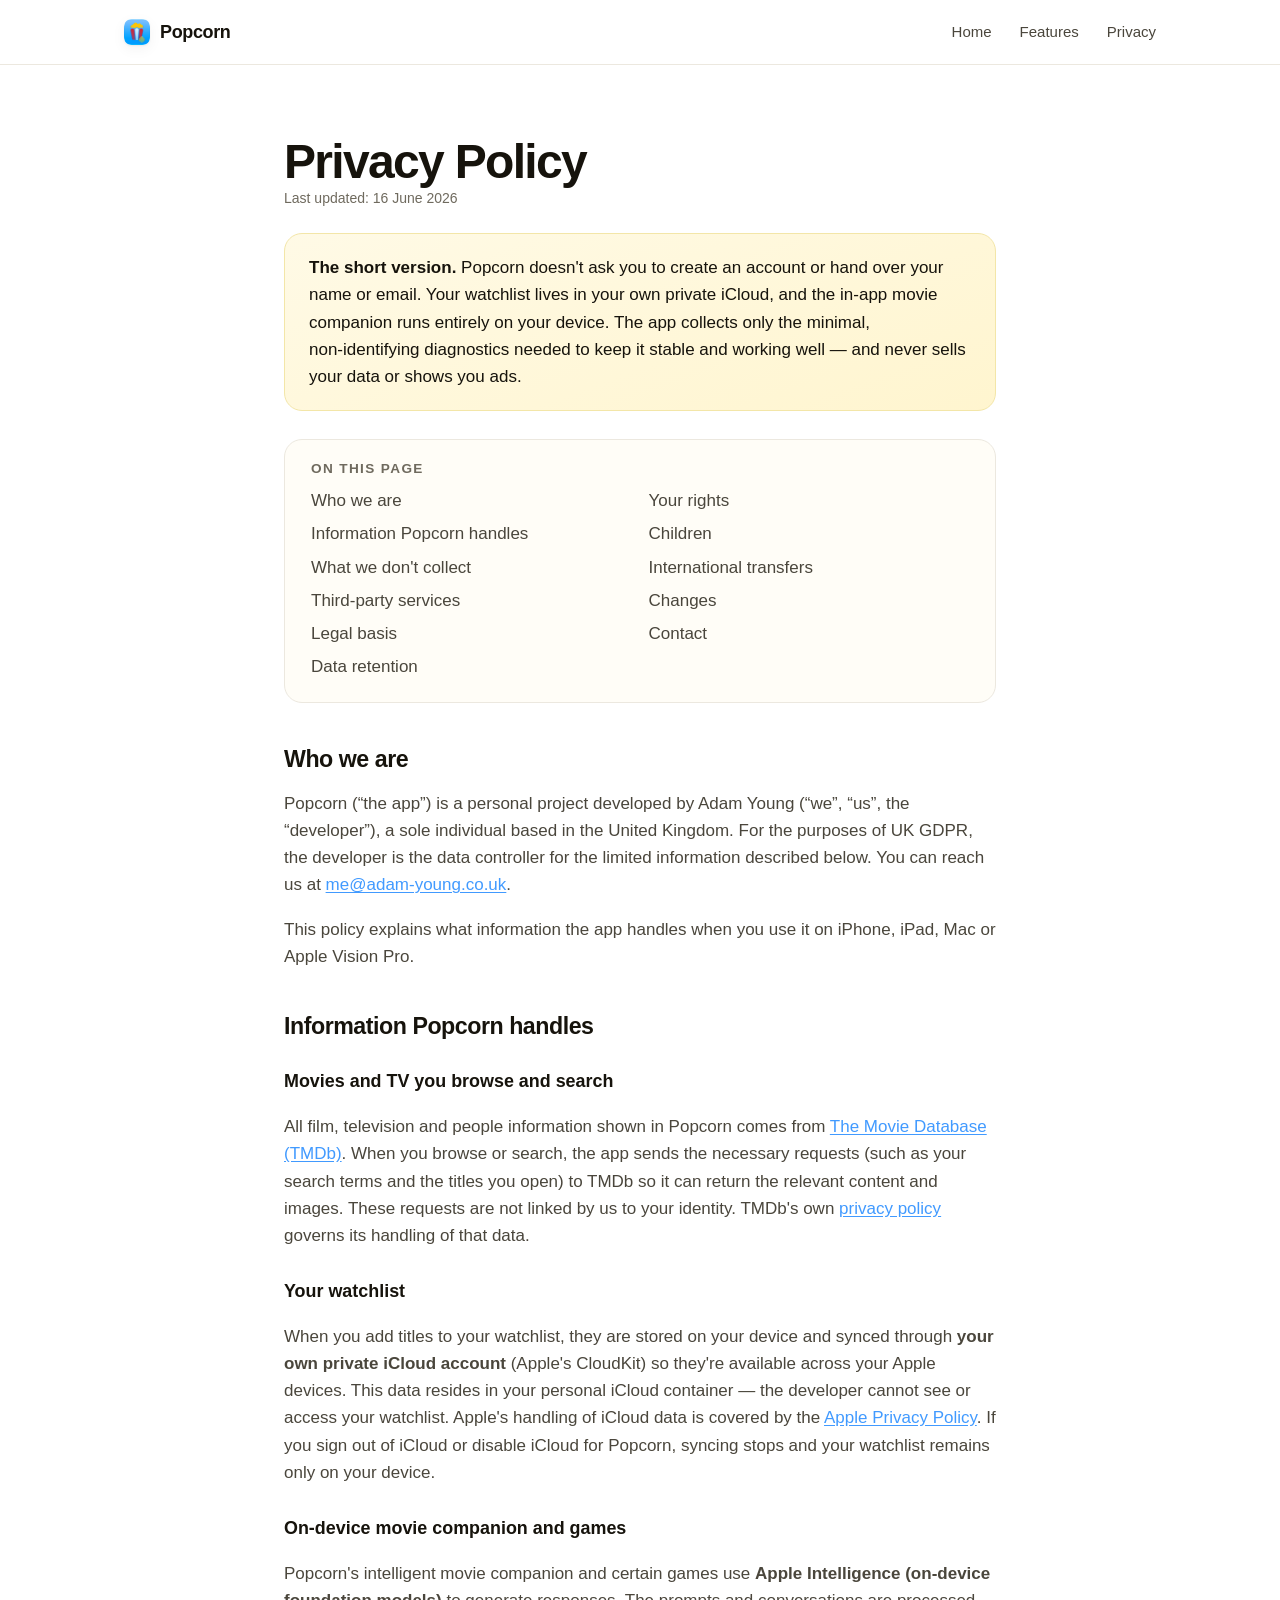
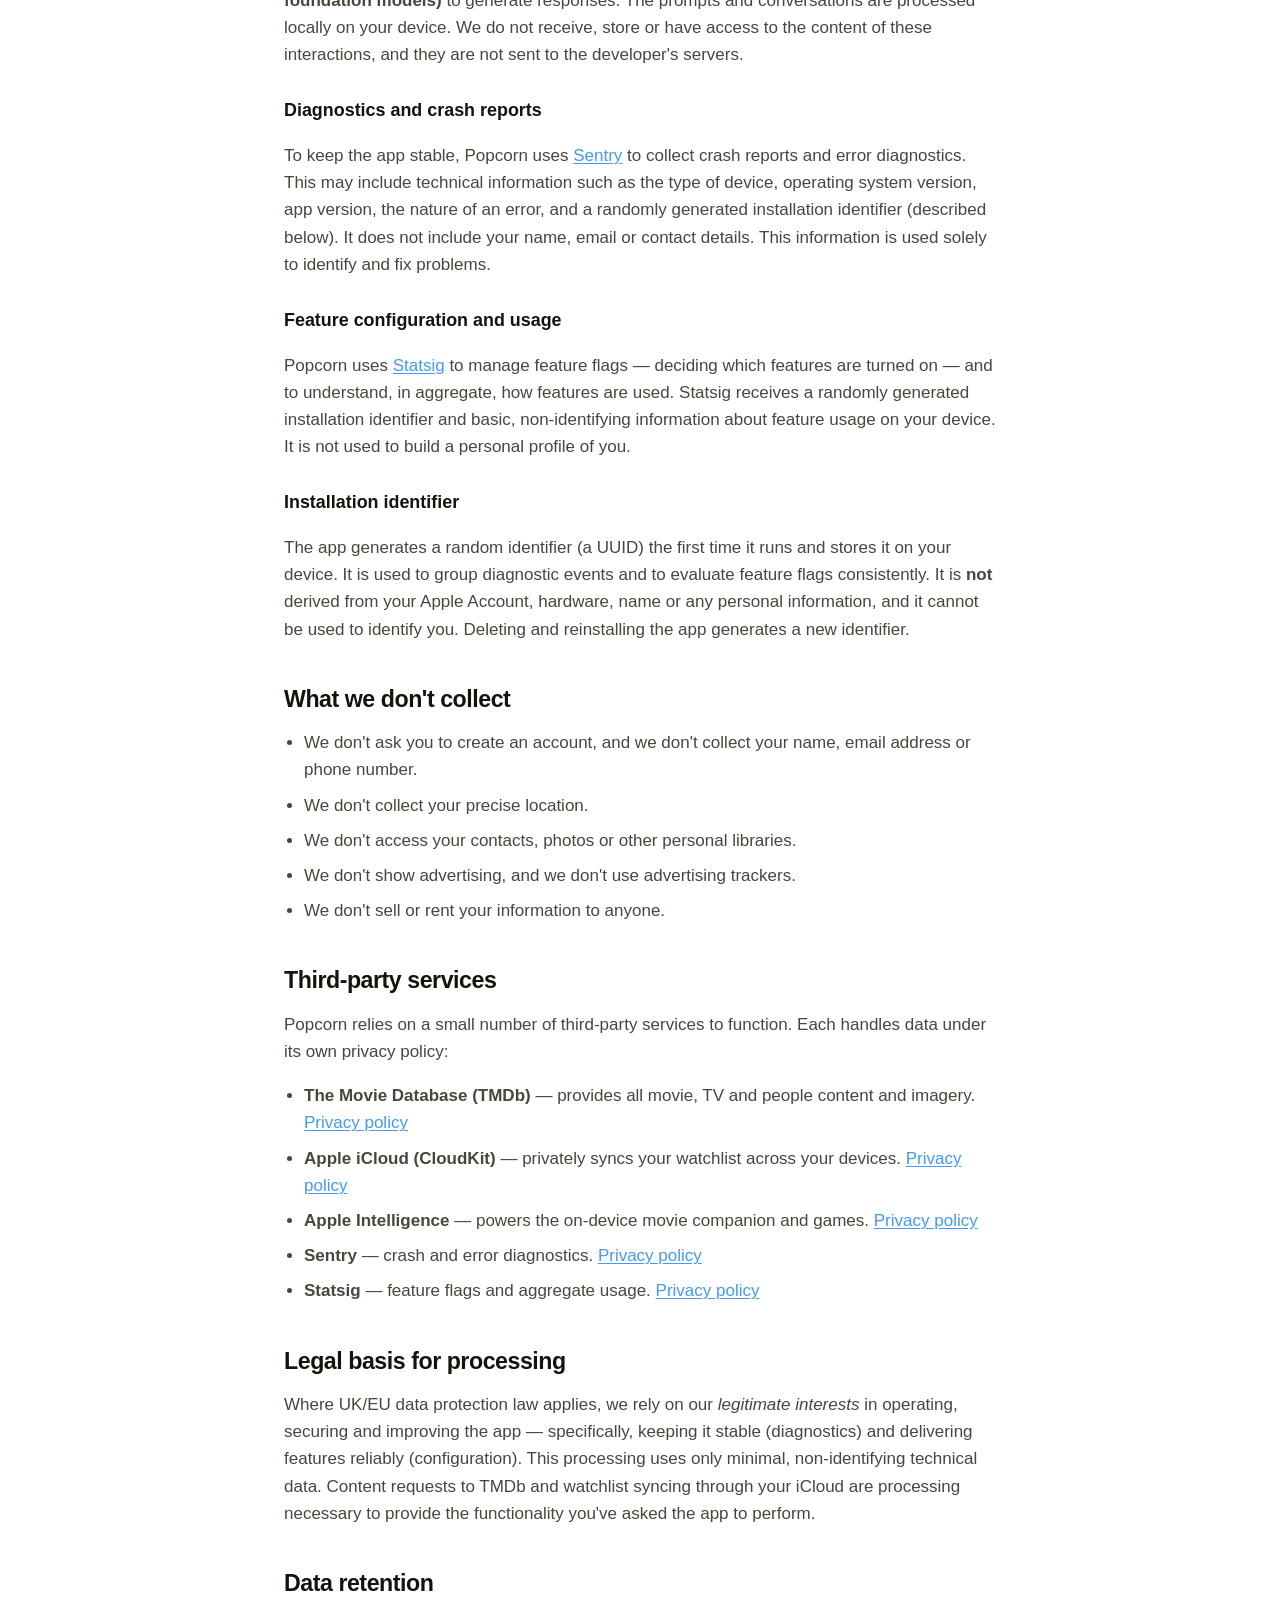
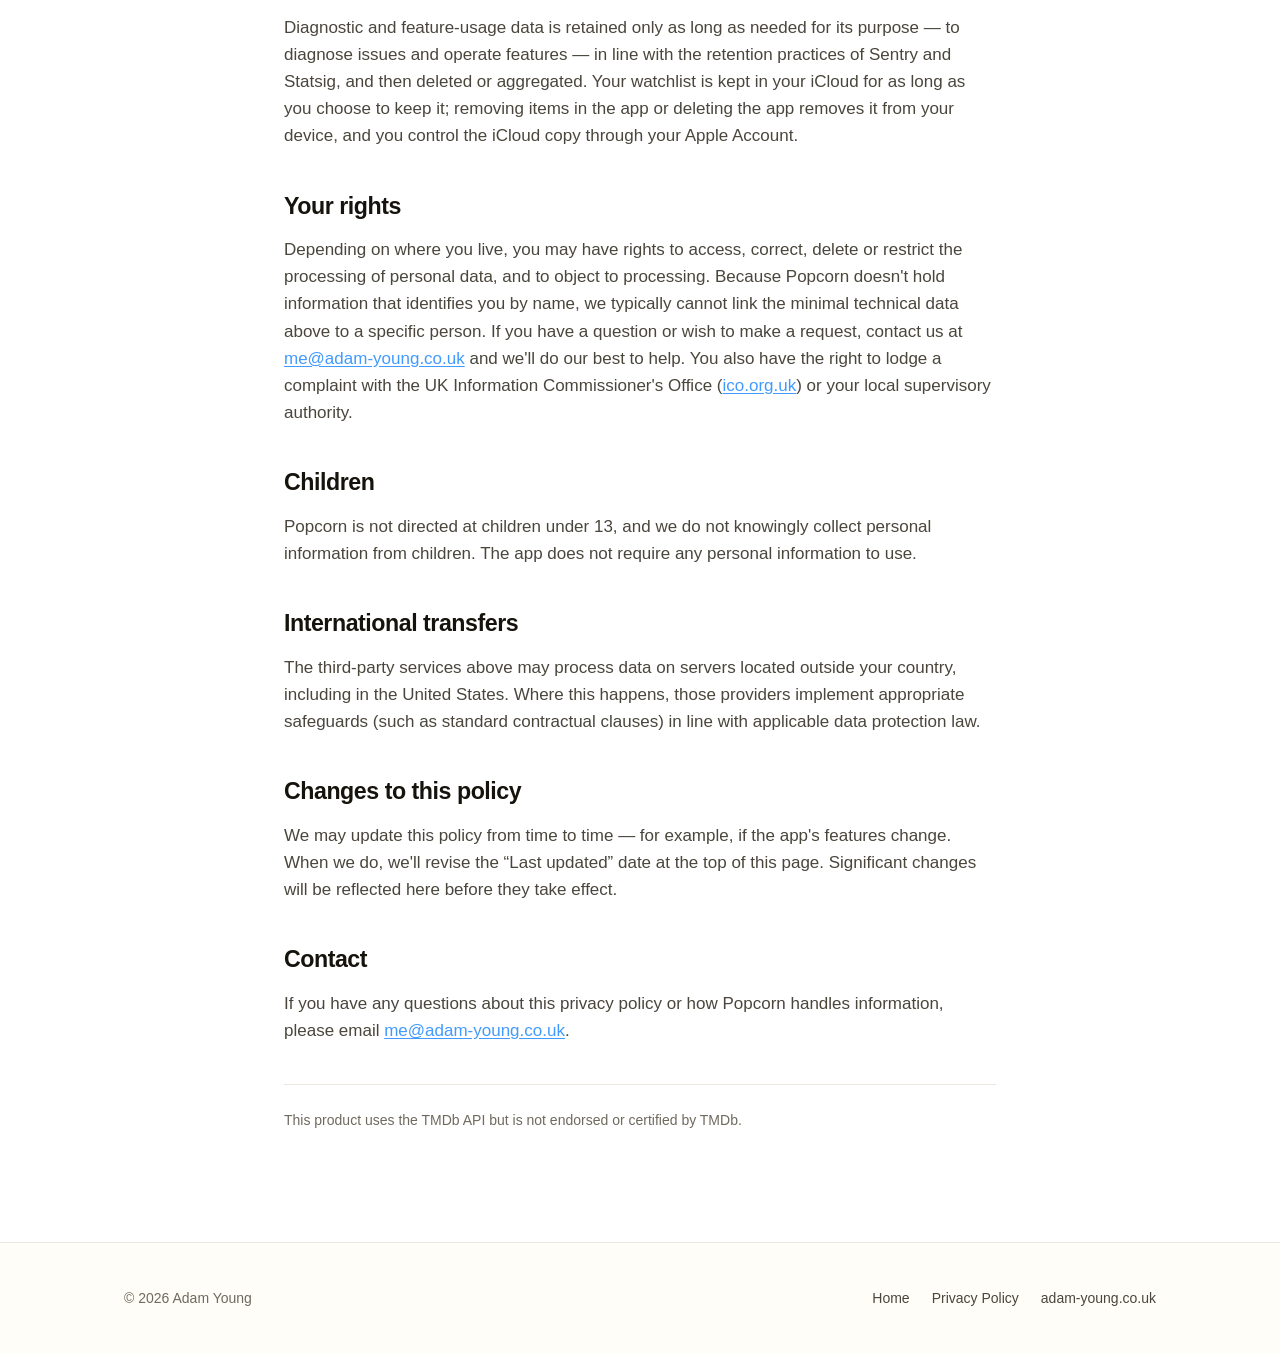
==== privacy.html @ f3c49e31 "🎉 Initial Popcorn marketing site and privacy policy Static site for the Popcorn movies & TV app (iOS" ====
<!DOCTYPE html>
<html lang="en">
<head>
  <meta charset="UTF-8" />
  <meta name="viewport" content="width=device-width, initial-scale=1.0" />
  <title>Privacy Policy — Popcorn</title>
  <meta name="description" content="The privacy policy for Popcorn, the movies and TV app for iPhone, iPad, Mac and Apple Vision Pro." />
  <meta name="theme-color" media="(prefers-color-scheme: light)" content="#fffdf7" />
  <meta name="theme-color" media="(prefers-color-scheme: dark)" content="#141210" />
  <meta name="robots" content="index, follow" />
  <link rel="canonical" href="https://popcorn.adam-young.co.uk/privacy.html" />
  <link rel="icon" type="image/png" sizes="32x32" href="assets/favicon-32.png" />
  <link rel="apple-touch-icon" href="assets/apple-touch-icon.png" />
  <link rel="stylesheet" href="styles.css" />
</head>
<body>
  <header class="site-header">
    <div class="wrap nav">
      <a class="brand" href="/">
        <img src="assets/app-icon.png" alt="" width="26" height="26" />
        Popcorn
      </a>
      <nav class="nav-links">
        <a href="/" class="nav-hide">Home</a>
        <a href="index.html#features" class="nav-hide">Features</a>
        <a href="index.html#privacy">Privacy</a>
      </nav>
    </div>
  </header>

  <main class="legal">
    <h1>Privacy Policy</h1>
    <p class="updated">Last updated: 16 June 2026</p>

    <div class="callout">
      <p><strong>The short version.</strong> Popcorn doesn't ask you to create an account or hand over your name or email. Your watchlist lives in your own private iCloud, and the in‑app movie companion runs entirely on your device. The app collects only the minimal, non‑identifying diagnostics needed to keep it stable and working well — and never sells your data or shows you ads.</p>
    </div>

    <div class="toc">
      <h2>On this page</h2>
      <ul>
        <li><a href="#who">Who we are</a></li>
        <li><a href="#info">Information Popcorn handles</a></li>
        <li><a href="#not">What we don't collect</a></li>
        <li><a href="#third">Third‑party services</a></li>
        <li><a href="#legal-basis">Legal basis</a></li>
        <li><a href="#retention">Data retention</a></li>
        <li><a href="#rights">Your rights</a></li>
        <li><a href="#children">Children</a></li>
        <li><a href="#transfers">International transfers</a></li>
        <li><a href="#changes">Changes</a></li>
        <li><a href="#contact">Contact</a></li>
      </ul>
    </div>

    <h2 id="who">Who we are</h2>
    <p>Popcorn (“the app”) is a personal project developed by Adam Young (“we”, “us”, the “developer”), a sole individual based in the United Kingdom. For the purposes of UK GDPR, the developer is the data controller for the limited information described below. You can reach us at <a href="mailto:me@adam-young.co.uk">me@adam-young.co.uk</a>.</p>
    <p>This policy explains what information the app handles when you use it on iPhone, iPad, Mac or Apple Vision Pro.</p>

    <h2 id="info">Information Popcorn handles</h2>

    <h3>Movies and TV you browse and search</h3>
    <p>All film, television and people information shown in Popcorn comes from <a href="https://www.themoviedb.org" rel="noopener" target="_blank">The Movie Database (TMDb)</a>. When you browse or search, the app sends the necessary requests (such as your search terms and the titles you open) to TMDb so it can return the relevant content and images. These requests are not linked by us to your identity. TMDb's own <a href="https://www.themoviedb.org/privacy-policy" rel="noopener" target="_blank">privacy policy</a> governs its handling of that data.</p>

    <h3>Your watchlist</h3>
    <p>When you add titles to your watchlist, they are stored on your device and synced through <strong>your own private iCloud account</strong> (Apple's CloudKit) so they're available across your Apple devices. This data resides in your personal iCloud container — the developer cannot see or access your watchlist. Apple's handling of iCloud data is covered by the <a href="https://www.apple.com/legal/privacy/" rel="noopener" target="_blank">Apple Privacy Policy</a>. If you sign out of iCloud or disable iCloud for Popcorn, syncing stops and your watchlist remains only on your device.</p>

    <h3>On‑device movie companion and games</h3>
    <p>Popcorn's intelligent movie companion and certain games use <strong>Apple Intelligence (on‑device foundation models)</strong> to generate responses. The prompts and conversations are processed locally on your device. We do not receive, store or have access to the content of these interactions, and they are not sent to the developer's servers.</p>

    <h3>Diagnostics and crash reports</h3>
    <p>To keep the app stable, Popcorn uses <a href="https://sentry.io" rel="noopener" target="_blank">Sentry</a> to collect crash reports and error diagnostics. This may include technical information such as the type of device, operating system version, app version, the nature of an error, and a randomly generated installation identifier (described below). It does not include your name, email or contact details. This information is used solely to identify and fix problems.</p>

    <h3>Feature configuration and usage</h3>
    <p>Popcorn uses <a href="https://statsig.com" rel="noopener" target="_blank">Statsig</a> to manage feature flags — deciding which features are turned on — and to understand, in aggregate, how features are used. Statsig receives a randomly generated installation identifier and basic, non‑identifying information about feature usage on your device. It is not used to build a personal profile of you.</p>

    <h3>Installation identifier</h3>
    <p>The app generates a random identifier (a UUID) the first time it runs and stores it on your device. It is used to group diagnostic events and to evaluate feature flags consistently. It is <strong>not</strong> derived from your Apple Account, hardware, name or any personal information, and it cannot be used to identify you. Deleting and reinstalling the app generates a new identifier.</p>

    <h2 id="not">What we don't collect</h2>
    <ul>
      <li>We don't ask you to create an account, and we don't collect your name, email address or phone number.</li>
      <li>We don't collect your precise location.</li>
      <li>We don't access your contacts, photos or other personal libraries.</li>
      <li>We don't show advertising, and we don't use advertising trackers.</li>
      <li>We don't sell or rent your information to anyone.</li>
    </ul>

    <h2 id="third">Third‑party services</h2>
    <p>Popcorn relies on a small number of third‑party services to function. Each handles data under its own privacy policy:</p>
    <ul>
      <li><strong>The Movie Database (TMDb)</strong> — provides all movie, TV and people content and imagery. <a href="https://www.themoviedb.org/privacy-policy" rel="noopener" target="_blank">Privacy policy</a></li>
      <li><strong>Apple iCloud (CloudKit)</strong> — privately syncs your watchlist across your devices. <a href="https://www.apple.com/legal/privacy/" rel="noopener" target="_blank">Privacy policy</a></li>
      <li><strong>Apple Intelligence</strong> — powers the on‑device movie companion and games. <a href="https://www.apple.com/legal/privacy/" rel="noopener" target="_blank">Privacy policy</a></li>
      <li><strong>Sentry</strong> — crash and error diagnostics. <a href="https://sentry.io/privacy/" rel="noopener" target="_blank">Privacy policy</a></li>
      <li><strong>Statsig</strong> — feature flags and aggregate usage. <a href="https://www.statsig.com/privacy" rel="noopener" target="_blank">Privacy policy</a></li>
    </ul>

    <h2 id="legal-basis">Legal basis for processing</h2>
    <p>Where UK/EU data protection law applies, we rely on our <em>legitimate interests</em> in operating, securing and improving the app — specifically, keeping it stable (diagnostics) and delivering features reliably (configuration). This processing uses only minimal, non‑identifying technical data. Content requests to TMDb and watchlist syncing through your iCloud are processing necessary to provide the functionality you've asked the app to perform.</p>

    <h2 id="retention">Data retention</h2>
    <p>Diagnostic and feature‑usage data is retained only as long as needed for its purpose — to diagnose issues and operate features — in line with the retention practices of Sentry and Statsig, and then deleted or aggregated. Your watchlist is kept in your iCloud for as long as you choose to keep it; removing items in the app or deleting the app removes it from your device, and you control the iCloud copy through your Apple Account.</p>

    <h2 id="rights">Your rights</h2>
    <p>Depending on where you live, you may have rights to access, correct, delete or restrict the processing of personal data, and to object to processing. Because Popcorn doesn't hold information that identifies you by name, we typically cannot link the minimal technical data above to a specific person. If you have a question or wish to make a request, contact us at <a href="mailto:me@adam-young.co.uk">me@adam-young.co.uk</a> and we'll do our best to help. You also have the right to lodge a complaint with the UK Information Commissioner's Office (<a href="https://ico.org.uk" rel="noopener" target="_blank">ico.org.uk</a>) or your local supervisory authority.</p>

    <h2 id="children">Children</h2>
    <p>Popcorn is not directed at children under 13, and we do not knowingly collect personal information from children. The app does not require any personal information to use.</p>

    <h2 id="transfers">International transfers</h2>
    <p>The third‑party services above may process data on servers located outside your country, including in the United States. Where this happens, those providers implement appropriate safeguards (such as standard contractual clauses) in line with applicable data protection law.</p>

    <h2 id="changes">Changes to this policy</h2>
    <p>We may update this policy from time to time — for example, if the app's features change. When we do, we'll revise the “Last updated” date at the top of this page. Significant changes will be reflected here before they take effect.</p>

    <h2 id="contact">Contact</h2>
    <p>If you have any questions about this privacy policy or how Popcorn handles information, please email <a href="mailto:me@adam-young.co.uk">me@adam-young.co.uk</a>.</p>

    <hr style="border:none;border-top:1px solid var(--line);margin:40px 0 24px;" />
    <p style="font-size:14px;color:var(--muted);">This product uses the TMDb API but is not endorsed or certified by TMDb.</p>
  </main>

  <footer class="site-footer">
    <div class="wrap footer-inner">
      <div>© 2026 Adam Young</div>
      <nav class="footer-links">
        <a href="/">Home</a>
        <a href="privacy.html">Privacy Policy</a>
        <a href="https://adam-young.co.uk">adam-young.co.uk</a>
      </nav>
    </div>
  </footer>
</body>
</html>
---- styles.css ----
/* Popcorn — companion site styles */

:root {
  --gold: #ffc404;
  --gold-deep: #f0a800;
  --red: #e11d2a;
  --accent: #419aff;            /* primary accent — matches the app tint */
  --accent-strong: #2f86f0;     /* accent hover/pressed */
  --ink: #16130c;
  --ink-soft: #4a463c;
  --muted: #6f6a5e;
  --line: #ece8df;
  --bg: #ffffff;
  --bg-warm: #fffdf7;
  --bg-card: #ffffff;

  /* Semantic surface tokens (remapped in dark mode) */
  --header-bg: rgba(255, 255, 255, 0.82);
  --badge-bg: #ffffff;
  --hero-glow: #fff6d6;
  --icon-grad-a: #fff2c2;
  --icon-grad-b: #ffe07a;
  --on-gold: #16130c;          /* text on gold surfaces — always dark */
  --invert-bg: #16130c;        /* dark accent panels (CTA box) */
  --invert-fg: #ffffff;
  --invert-fg-soft: rgba(255, 255, 255, 0.72);
  --tick-bg: #16130c;
  --tick-fg: #ffffff;
  --callout-a: #fffae6;
  --callout-b: #fff5cf;
  --callout-border: #f3e6a8;
  --band-glow: rgba(65, 154, 255, 0.14);
  --line-hover: #ddd6c7;

  --radius: 18px;
  --radius-lg: 28px;
  --shadow-sm: 0 1px 2px rgba(22, 19, 12, 0.06), 0 4px 14px rgba(22, 19, 12, 0.05);
  --shadow-md: 0 8px 30px rgba(22, 19, 12, 0.10);
  --maxw: 1080px;
  --font: -apple-system, BlinkMacSystemFont, "SF Pro Text", "Segoe UI", Roboto,
    Helvetica, Arial, sans-serif;
}

@media (prefers-color-scheme: dark) {
  :root {
    --gold: #ffc404;
    --gold-deep: #ffd24a;       /* brighter for link contrast on dark */
    --red: #ff6068;
    --accent: #5aa9ff;          /* lifted for contrast on dark */
    --accent-strong: #82bdff;
    --ink: #f4f1e9;             /* primary text is now light */
    --ink-soft: #c3bdb0;
    --muted: #8d8779;
    --line: #2c2922;
    --bg: #141210;             /* warm near-black */
    --bg-warm: #1b1813;
    --bg-card: #1d1a15;

    --header-bg: rgba(20, 18, 16, 0.72);
    --badge-bg: #1d1a15;
    --hero-glow: rgba(255, 196, 4, 0.10);
    --icon-grad-a: #3a2f0c;
    --icon-grad-b: #5e4a12;
    --on-gold: #16130c;
    --invert-bg: #221e18;       /* elevated dark panel */
    --invert-fg: #f4f1e9;
    --invert-fg-soft: rgba(244, 241, 233, 0.66);
    --tick-bg: var(--gold);     /* gold ticks pop on dark */
    --tick-fg: #16130c;
    --callout-a: #241f10;
    --callout-b: #2b2512;
    --callout-border: #4a3f1c;
    --band-glow: rgba(65, 154, 255, 0.20);
    --line-hover: #3a362d;

    --shadow-sm: 0 1px 2px rgba(0, 0, 0, 0.40), 0 4px 14px rgba(0, 0, 0, 0.35);
    --shadow-md: 0 10px 34px rgba(0, 0, 0, 0.50);
  }
}

* { box-sizing: border-box; }

html { scroll-behavior: smooth; -webkit-text-size-adjust: 100%; }

body {
  margin: 0;
  font-family: var(--font);
  color: var(--ink);
  background: var(--bg);
  line-height: 1.6;
  font-size: 17px;
  -webkit-font-smoothing: antialiased;
  text-rendering: optimizeLegibility;
}

a { color: inherit; text-decoration: none; }

img, svg { display: block; max-width: 100%; }

.wrap {
  width: 100%;
  max-width: var(--maxw);
  margin: 0 auto;
  padding: 0 24px;
}

/* ---------- Header ---------- */
.site-header {
  position: sticky;
  top: 0;
  z-index: 50;
  background: var(--header-bg);
  backdrop-filter: saturate(180%) blur(14px);
  -webkit-backdrop-filter: saturate(180%) blur(14px);
  border-bottom: 1px solid var(--line);
}

.nav {
  display: flex;
  align-items: center;
  justify-content: space-between;
  height: 64px;
}

.brand {
  display: inline-flex;
  align-items: center;
  gap: 10px;
  font-weight: 700;
  letter-spacing: -0.02em;
  font-size: 18px;
}

.brand img { width: 26px; height: 26px; border-radius: 7px; box-shadow: var(--shadow-sm); }

.nav-links {
  display: flex;
  align-items: center;
  gap: 28px;
  font-size: 15px;
  font-weight: 500;
}

.nav-links a { color: var(--ink-soft); transition: color 0.15s ease; }
.nav-links a:hover { color: var(--accent); }

/* ---------- Buttons ---------- */
.btn {
  display: inline-flex;
  align-items: center;
  gap: 8px;
  padding: 12px 22px;
  border-radius: 999px;
  font-weight: 600;
  font-size: 15px;
  transition: transform 0.12s ease, box-shadow 0.2s ease, background 0.2s ease;
  white-space: nowrap;
}

.btn-primary {
  background: var(--ink);
  color: var(--bg);
  box-shadow: var(--shadow-sm);
}
.btn-primary:hover { transform: translateY(-1px); box-shadow: var(--shadow-md); }

.btn-ghost {
  background: transparent;
  color: var(--ink);
  border: 1px solid var(--line);
}
.btn-ghost:hover { background: var(--bg-warm); border-color: var(--line-hover); }

/* ---------- Hero ---------- */
.hero {
  position: relative;
  overflow: hidden;
  text-align: center;
  padding: 96px 0 80px;
  background:
    radial-gradient(120% 90% at 50% -10%, var(--hero-glow) 0%, transparent 60%),
    var(--bg);
}

.hero-badge {
  display: inline-flex;
  align-items: center;
  gap: 8px;
  font-size: 13px;
  font-weight: 600;
  color: var(--ink-soft);
  background: var(--badge-bg);
  border: 1px solid var(--line);
  padding: 7px 14px;
  border-radius: 999px;
  box-shadow: var(--shadow-sm);
  margin-bottom: 26px;
}

.hero-logo {
  width: 104px;
  height: 104px;
  border-radius: 23px;
  margin: 0 auto 26px;
  box-shadow: 0 18px 40px rgba(65, 154, 255, 0.28), var(--shadow-sm);
}

h1 {
  font-size: clamp(2.6rem, 6vw, 4.2rem);
  line-height: 1.04;
  letter-spacing: -0.035em;
  margin: 0 0 18px;
  font-weight: 800;
}

.hero p.lead {
  max-width: 640px;
  margin: 0 auto 34px;
  font-size: clamp(1.05rem, 2.4vw, 1.3rem);
  color: var(--ink-soft);
}

.hero-cta {
  display: flex;
  gap: 14px;
  justify-content: center;
  flex-wrap: wrap;
}

.hero-meta {
  margin-top: 22px;
  font-size: 13.5px;
  color: var(--muted);
}

/* ---------- Sections ---------- */
section { padding: 72px 0; }

.section-head { text-align: center; max-width: 640px; margin: 0 auto 48px; }

.eyebrow {
  text-transform: uppercase;
  letter-spacing: 0.12em;
  font-size: 12.5px;
  font-weight: 700;
  color: var(--accent);
  margin: 0 0 12px;
}

h2 {
  font-size: clamp(1.8rem, 4vw, 2.6rem);
  letter-spacing: -0.03em;
  line-height: 1.1;
  margin: 0 0 14px;
  font-weight: 800;
}

.section-head p { color: var(--ink-soft); margin: 0; font-size: 1.08rem; }

/* ---------- Feature grid ---------- */
.features {
  display: grid;
  grid-template-columns: repeat(3, 1fr);
  gap: 20px;
}

.card {
  background: var(--bg-card);
  border: 1px solid var(--line);
  border-radius: var(--radius);
  padding: 28px;
  box-shadow: var(--shadow-sm);
  transition: transform 0.18s ease, box-shadow 0.2s ease, border-color 0.2s ease;
}
.card:hover {
  transform: translateY(-3px);
  box-shadow: var(--shadow-md);
  border-color: var(--line-hover);
}

.card .icon {
  width: 46px;
  height: 46px;
  display: grid;
  place-items: center;
  border-radius: 12px;
  background: linear-gradient(160deg, var(--icon-grad-a), var(--icon-grad-b));
  margin-bottom: 18px;
  font-size: 22px;
}

.card h3 { margin: 0 0 8px; font-size: 1.18rem; letter-spacing: -0.01em; }
.card p { margin: 0; color: var(--ink-soft); font-size: 0.98rem; }

/* ---------- Privacy highlight band ---------- */
.band {
  background: var(--bg-warm);
  border-top: 1px solid var(--line);
  border-bottom: 1px solid var(--line);
}

.band .inner {
  display: grid;
  grid-template-columns: 1.1fr 1fr;
  gap: 48px;
  align-items: center;
}

.privacy-list { list-style: none; padding: 0; margin: 24px 0 0; display: grid; gap: 14px; }
.privacy-list li {
  display: flex;
  gap: 12px;
  align-items: flex-start;
  font-size: 1.02rem;
  color: var(--ink-soft);
}
.privacy-list .tick {
  flex: 0 0 auto;
  width: 22px;
  height: 22px;
  border-radius: 50%;
  background: var(--tick-bg);
  color: var(--tick-fg);
  display: grid;
  place-items: center;
  font-size: 12px;
  margin-top: 3px;
}

.band-art {
  aspect-ratio: 4 / 3;
  display: grid;
  place-items: center;
  /* soft radial glow behind the floating app icon */
  background: radial-gradient(60% 60% at 50% 45%, var(--band-glow) 0%, transparent 70%);
}
.band-art img {
  width: 58%;
  max-width: 240px;
  /* drop-shadow follows the icon's squircle alpha — no rectangular card behind it */
  filter: drop-shadow(0 22px 40px rgba(65, 154, 255, 0.30));
}

/* ---------- CTA ---------- */
.cta {
  text-align: center;
}
.cta-box {
  background: var(--invert-bg);
  color: var(--invert-fg);
  border-radius: var(--radius-lg);
  padding: 64px 32px;
  position: relative;
  overflow: hidden;
}
.cta-box::after {
  content: "";
  position: absolute;
  inset: 0;
  background: radial-gradient(80% 120% at 50% -20%, rgba(255,196,4,0.28), transparent 60%);
  pointer-events: none;
}
.cta-box h2 { color: var(--invert-fg); position: relative; }
.cta-box p { color: var(--invert-fg-soft); max-width: 520px; margin: 0 auto 28px; position: relative; }
.cta-box .btn-primary { background: var(--gold); color: var(--on-gold); position: relative; }
.cta-box .btn-primary:hover { background: #ffd02a; }

/* ---------- Footer ---------- */
.site-footer {
  border-top: 1px solid var(--line);
  padding: 44px 0;
  background: var(--bg-warm);
}
.footer-inner {
  display: flex;
  align-items: center;
  justify-content: space-between;
  flex-wrap: wrap;
  gap: 16px;
  font-size: 14px;
  color: var(--muted);
}
.footer-links { display: flex; gap: 22px; flex-wrap: wrap; }
.footer-links a { color: var(--ink-soft); }
.footer-links a:hover { color: var(--accent); }

/* ---------- Legal / content pages ---------- */
.legal {
  max-width: 760px;
  margin: 0 auto;
  padding: 72px 24px 96px;
}
.legal .updated { color: var(--muted); font-size: 14px; margin-top: -8px; }
.legal h1 { font-size: clamp(2rem, 5vw, 3rem); text-align: left; margin-bottom: 8px; }
.legal h2 {
  font-size: 1.45rem;
  margin: 44px 0 12px;
  letter-spacing: -0.02em;
  scroll-margin-top: 84px;
}
.legal h3 { font-size: 1.12rem; margin: 28px 0 8px; }
.legal p, .legal li { color: var(--ink-soft); }
.legal ul { padding-left: 20px; }
.legal li { margin-bottom: 8px; }
.legal a { color: var(--accent); text-decoration: underline; text-underline-offset: 2px; }
.legal a:hover { color: var(--accent-strong); }
.legal .toc {
  background: var(--bg-warm);
  border: 1px solid var(--line);
  border-radius: var(--radius);
  padding: 22px 26px;
  margin: 28px 0 8px;
}
.legal .toc h2 { margin: 0 0 10px; font-size: 0.85rem; text-transform: uppercase; letter-spacing: 0.1em; color: var(--muted); }
.legal .toc ul { list-style: none; padding: 0; margin: 0; columns: 2; }
.legal .toc li { margin-bottom: 6px; }
.legal .toc a { color: var(--ink-soft); text-decoration: none; }
.legal .toc a:hover { color: var(--red); }

.callout {
  background: linear-gradient(160deg, var(--callout-a), var(--callout-b));
  border: 1px solid var(--callout-border);
  border-radius: var(--radius);
  padding: 20px 24px;
  margin: 24px 0;
}
.callout p { margin: 0; color: var(--ink); }

/* ---------- Responsive ---------- */
@media (max-width: 860px) {
  .features { grid-template-columns: 1fr 1fr; }
  .band .inner { grid-template-columns: 1fr; gap: 32px; }
  .band-art { order: -1; max-width: 360px; margin: 0 auto; }
}

@media (max-width: 620px) {
  body { font-size: 16px; }
  .nav-links { gap: 18px; }
  .nav-links .nav-hide { display: none; }
  .features { grid-template-columns: 1fr; }
  section { padding: 56px 0; }
  .hero { padding: 72px 0 60px; }
  .legal .toc ul { columns: 1; }
  .cta-box { padding: 48px 22px; }
}

@media (prefers-reduced-motion: reduce) {
  * { scroll-behavior: auto; transition: none !important; }
}
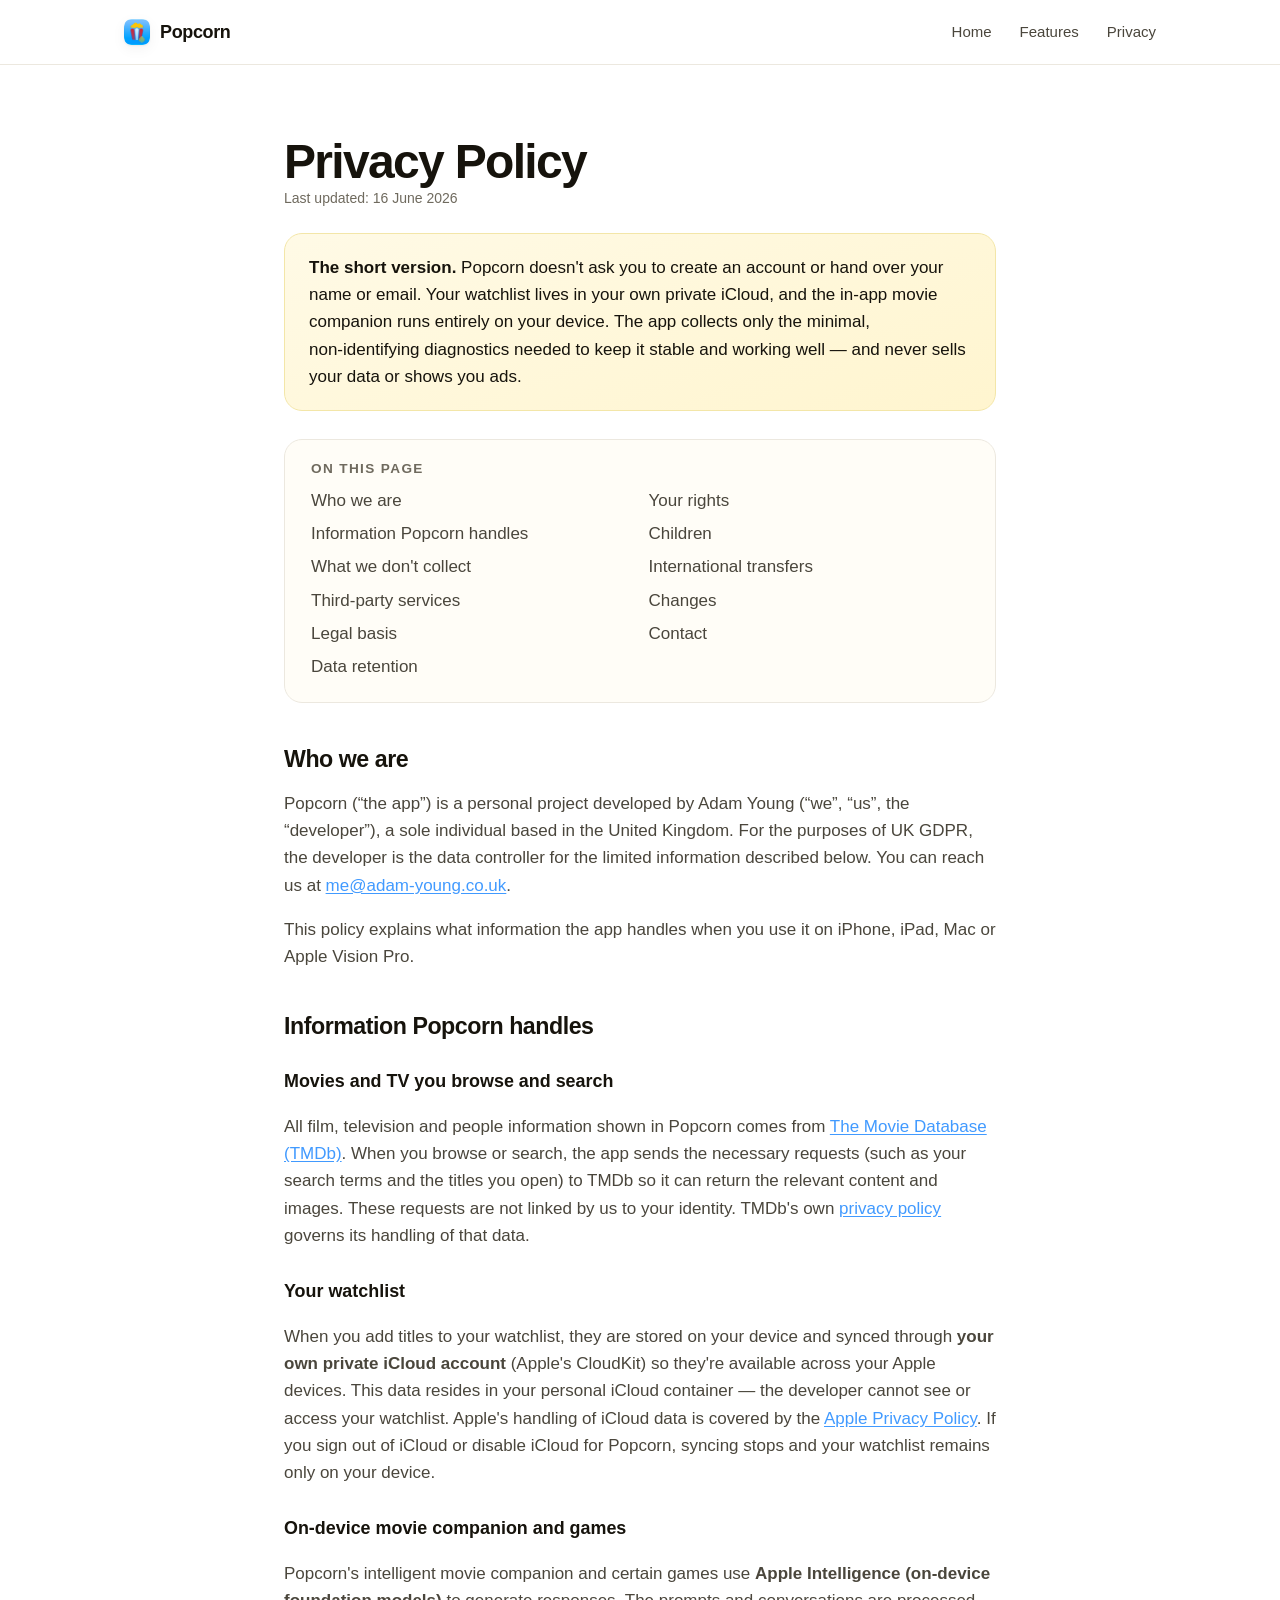
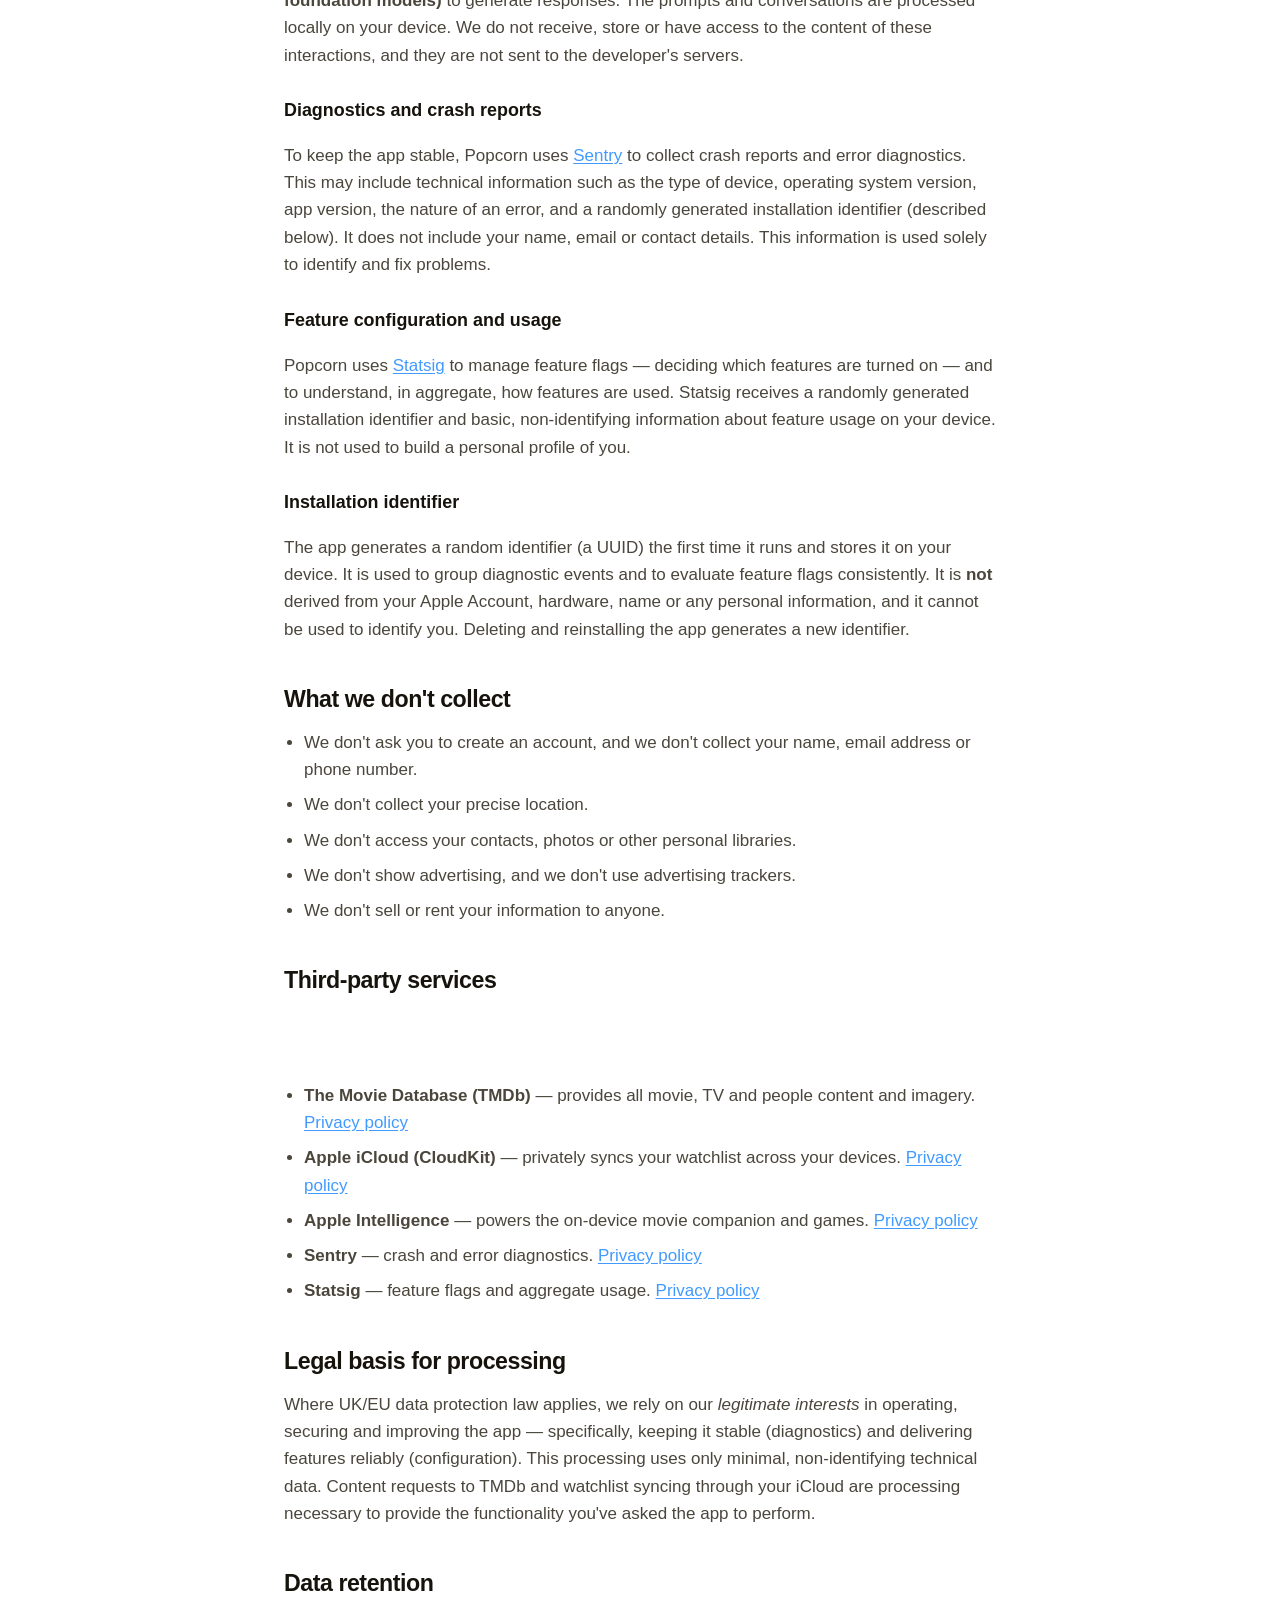
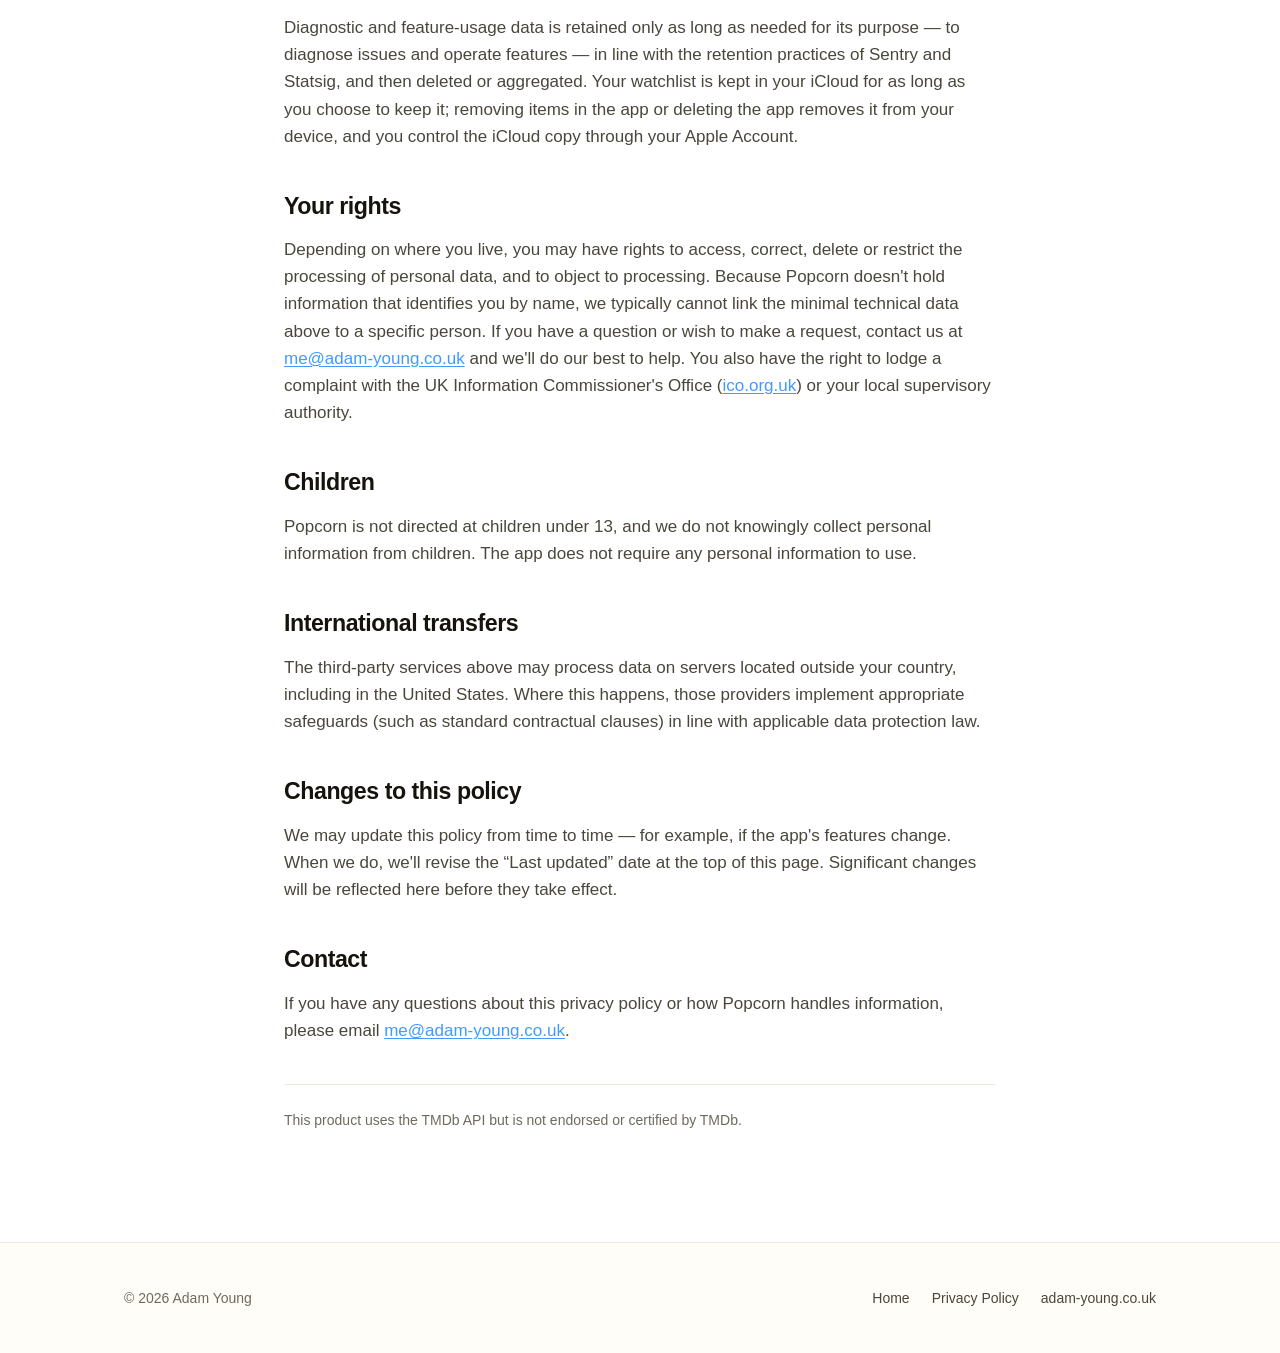
==== commit 32ae26dc: "✨ Add scroll-reveal fade & slide-in animations Sections fade up as they enter the viewport, and the " ====
--- a/privacy.html
+++ b/privacy.html
@@ -12,6 +12,9 @@
   <link rel="icon" type="image/png" sizes="32x32" href="assets/favicon-32.png" />
   <link rel="apple-touch-icon" href="assets/apple-touch-icon.png" />
   <link rel="stylesheet" href="styles.css" />
+  <!-- Mark JS as available before paint so reveal elements start hidden
+       (and stay visible if scripting is off). -->
+  <script>document.documentElement.classList.add('js');</script>
 </head>
 <body>
   <header class="site-header">
@@ -28,7 +31,7 @@
     </div>
   </header>
 
-  <main class="legal">
+  <main class="legal" data-reveal-children>
     <h1>Privacy Policy</h1>
     <p class="updated">Last updated: 16 June 2026</p>
 
@@ -131,5 +134,33 @@
       </nav>
     </div>
   </footer>
+
+  <!-- Scroll-reveal: fade content blocks in as they enter the viewport. -->
+  <script>
+    (function () {
+      var reveals = [].slice.call(document.querySelectorAll('[data-reveal]'));
+      document.querySelectorAll('[data-reveal-children]').forEach(function (parent) {
+        reveals = reveals.concat([].slice.call(parent.children));
+      });
+
+      var reduce = window.matchMedia('(prefers-reduced-motion: reduce)');
+
+      // No IntersectionObserver, or motion is turned off: just show everything.
+      if (!('IntersectionObserver' in window) || reduce.matches) {
+        reveals.forEach(function (el) { el.classList.add('is-visible'); });
+        return;
+      }
+
+      var observer = new IntersectionObserver(function (entries) {
+        entries.forEach(function (entry) {
+          if (!entry.isIntersecting) return;
+          entry.target.classList.add('is-visible');
+          observer.unobserve(entry.target);
+        });
+      }, { threshold: 0.12, rootMargin: '0px 0px -8% 0px' });
+
+      reveals.forEach(function (el) { observer.observe(el); });
+    })();
+  </script>
 </body>
 </html>
--- a/styles.css
+++ b/styles.css
@@ -426,6 +426,44 @@
 }
 .callout p { margin: 0; color: var(--ink); }
 
+/* ---------- Scroll reveal ---------- */
+/* Elements with [data-reveal] start hidden and animate in when scrolled into
+   view (the .is-visible class is added by an IntersectionObserver). The hidden
+   state is only applied when JS is available (.js on <html>), so the page is
+   fully visible if scripts fail or are disabled. */
+.js [data-reveal] {
+  opacity: 0;
+  transform: translateY(28px);
+  transition:
+    opacity 0.7s cubic-bezier(0.16, 1, 0.3, 1),
+    transform 0.7s cubic-bezier(0.16, 1, 0.3, 1);
+  will-change: opacity, transform;
+}
+
+.js [data-reveal="left"]  { transform: translateX(-48px); }
+.js [data-reveal="right"] { transform: translateX(48px); }
+
+.js [data-reveal].is-visible {
+  opacity: 1;
+  transform: none;
+}
+
+/* Reveal every direct child of a container — handy for long content pages
+   where tagging each block individually would be tedious. */
+.js [data-reveal-children] > * {
+  opacity: 0;
+  transform: translateY(24px);
+  transition:
+    opacity 0.7s cubic-bezier(0.16, 1, 0.3, 1),
+    transform 0.7s cubic-bezier(0.16, 1, 0.3, 1);
+  will-change: opacity, transform;
+}
+
+.js [data-reveal-children] > .is-visible {
+  opacity: 1;
+  transform: none;
+}
+
 /* ---------- Responsive ---------- */
 @media (max-width: 860px) {
   .features { grid-template-columns: 1fr 1fr; }
@@ -446,4 +484,7 @@
 
 @media (prefers-reduced-motion: reduce) {
   * { scroll-behavior: auto; transition: none !important; }
-}
+  /* Never hide content from users who opt out of motion. */
+  .js [data-reveal],
+  .js [data-reveal-children] > * { opacity: 1 !important; transform: none !important; }
+}
